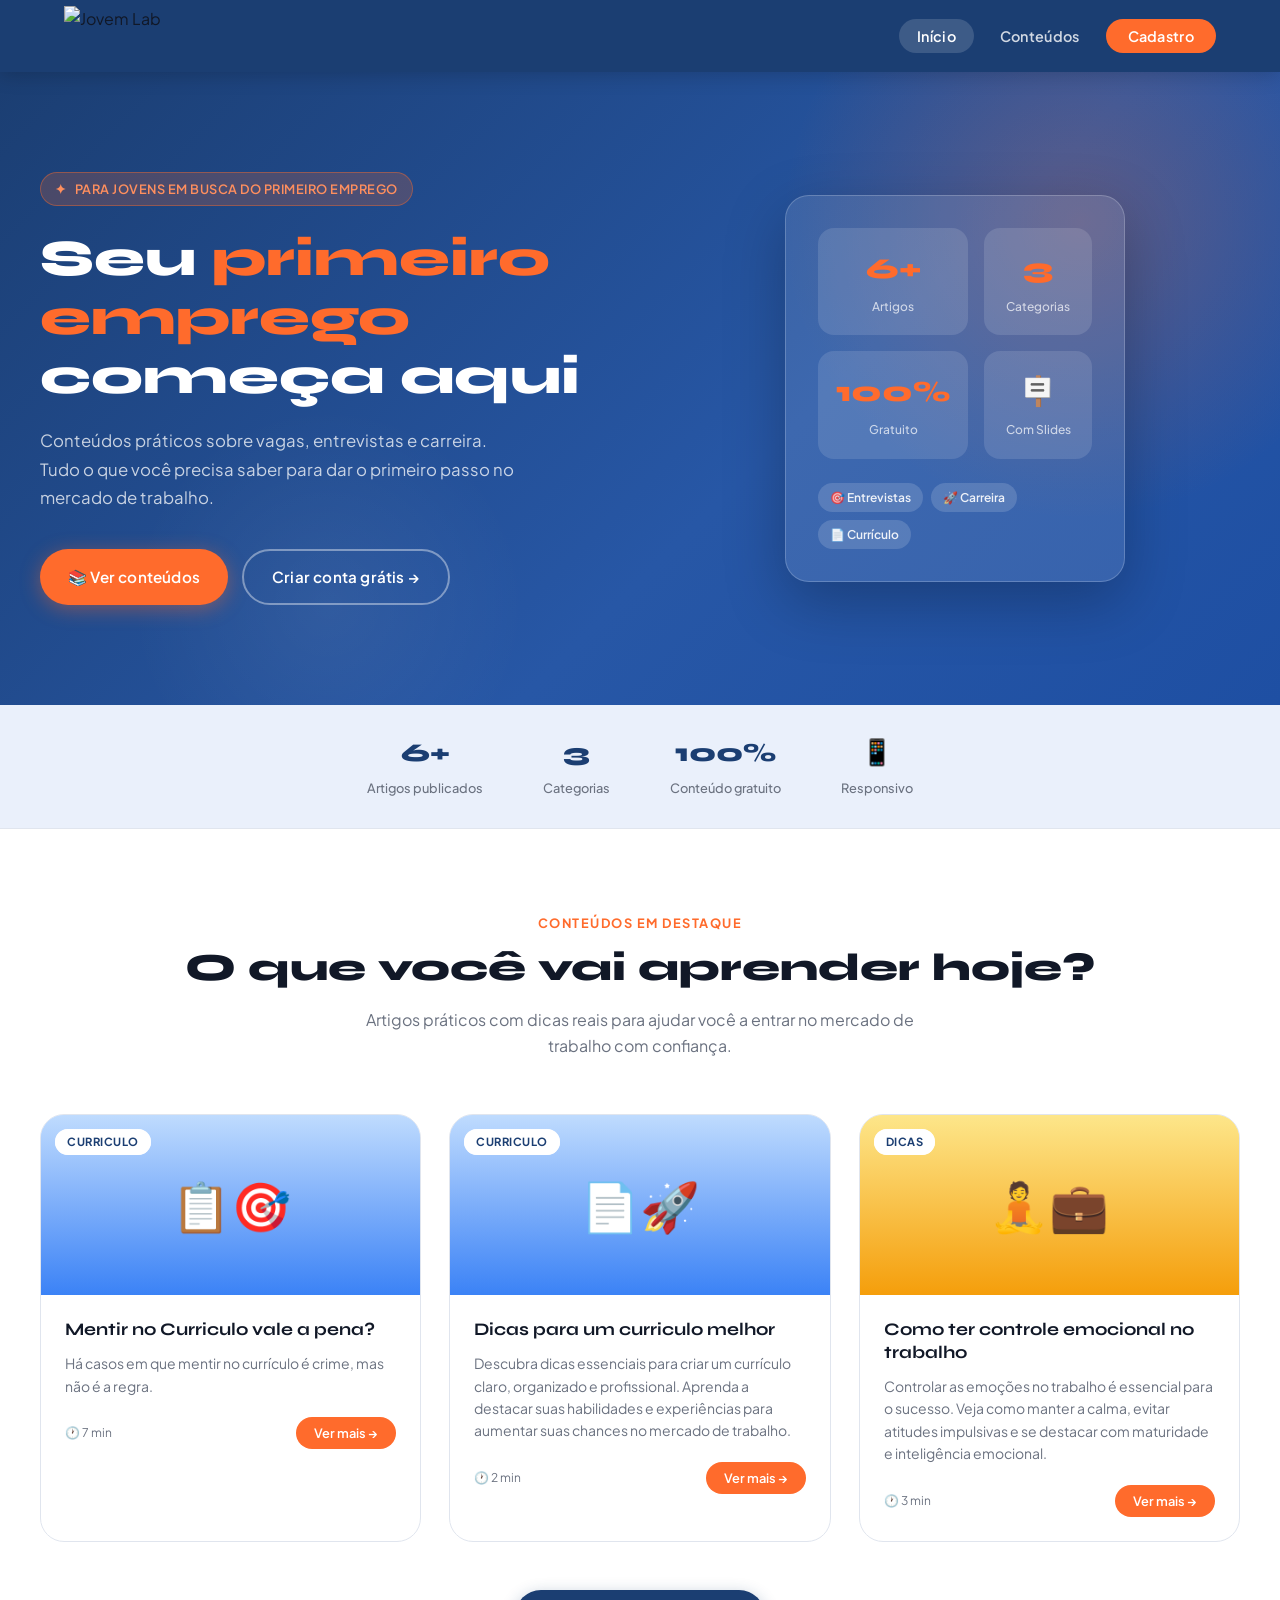
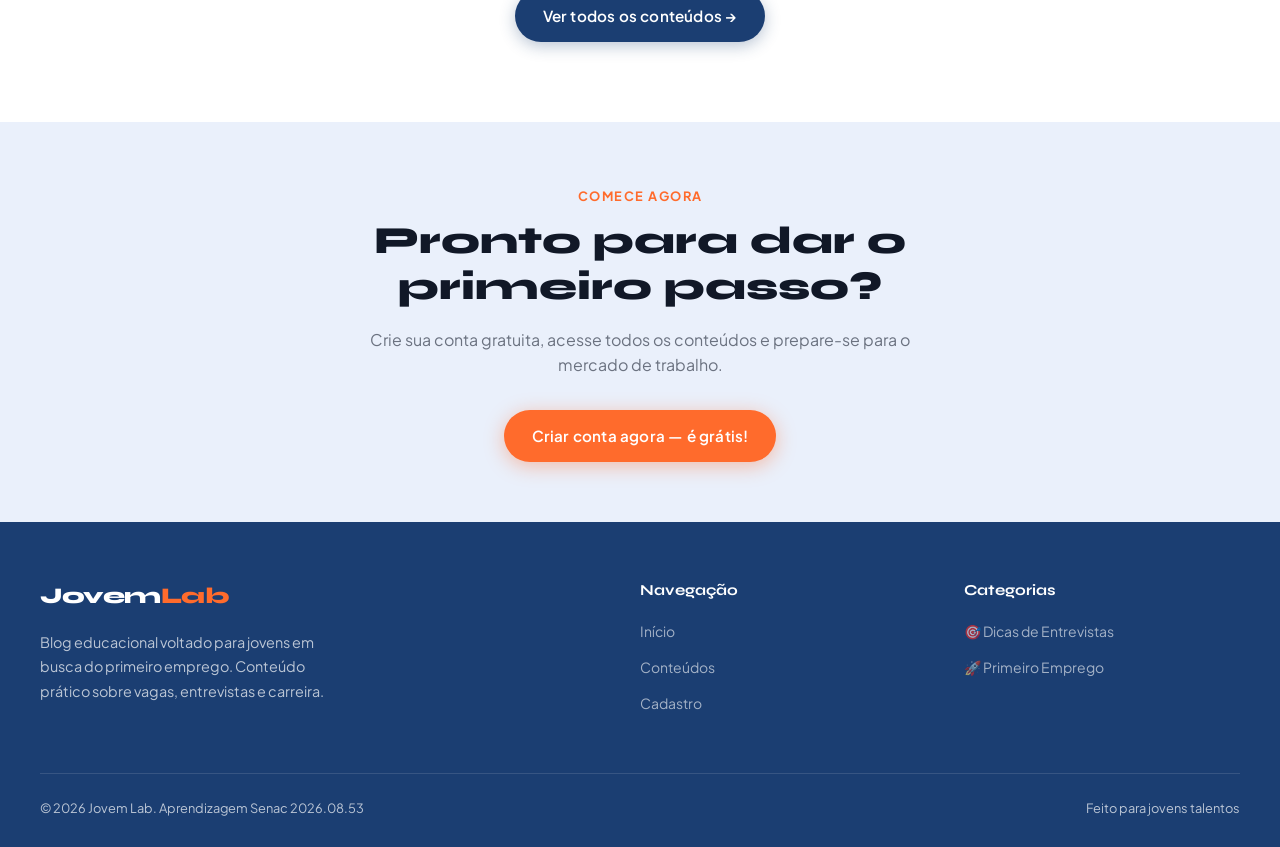
==== index.html @ b79b42ec "Arquitetura Atualizada" ====
<!DOCTYPE html>
<html lang="pt-BR">
<head>
  <meta charset="UTF-8" />
  <meta name="viewport" content="width=device-width, initial-scale=1.0" />
  <meta name="description" content="Jovem Lab — dicas de emprego, entrevistas e carreira para quem busca o primeiro trabalho." />
  <title>Jovem Lab — Seu Primeiro Emprego Começa Aqui</title>
  <link rel="stylesheet" href="css/style.css" />
</head>
<body>

  <!-- ========== HEADER ========== -->
  <header class="site-header" role="banner">
    <nav class="nav-container" aria-label="Navegação principal">
      <!-- Logo -->
      <a href="index.html" class="nav-logo" aria-label="Jovem Lab – página inicial">
        <img src="assets/images/LogoSitesf.png" alt="Jovem Lab" class="logo-img">
      </a>

      <!-- Links -->
      <ul class="nav-links" id="nav-links" role="list">
        <li><a href="index.html"     class="nav-link">Início</a></li>
        <li><a href="conteudos.html" class="nav-link">Conteúdos</a></li>
        <li><a href="cadastro.html"  class="nav-link nav-cta">Cadastro</a></li>
      </ul>

      <!-- Botão mobile -->
      <button class="nav-toggle" id="nav-toggle" aria-label="Abrir menu" aria-expanded="false">
        <span></span><span></span><span></span>
      </button>
    </nav>
  </header>

  <!-- ========== HERO ========== -->
  <section class="hero" aria-labelledby="hero-titulo">
    <div class="hero-inner">
      <div class="hero-texto">
        <div class="hero-badge animate-up delay-1">Para jovens em busca do primeiro emprego</div>
        <h1 class="hero-title animate-up delay-2" id="hero-titulo">
          Seu <span class="destaque">primeiro emprego</span><br>
          começa aqui
        </h1>
        <p class="hero-desc animate-up delay-3">
          Conteúdos práticos sobre vagas, entrevistas e carreira.
          Tudo o que você precisa saber para dar o primeiro passo no mercado de trabalho.
        </p>
        <div class="hero-actions animate-up delay-4">
          <a href="conteudos.html" class="btn btn-laranja">
            📚 Ver conteúdos
          </a>
          <a href="cadastro.html" class="btn btn-outline">
            Criar conta grátis →
          </a>
        </div>
      </div>

      <!-- Card visual decorativo -->
      <div class="hero-visual animate-up delay-5" aria-hidden="true">
        <div class="hero-card-preview">
          <div class="preview-stats">
            <div class="stat-box">
              <span class="stat-num">6+</span>
              <span class="stat-label">Artigos</span>
            </div>
            <div class="stat-box">
              <span class="stat-num">3</span>
              <span class="stat-label">Categorias</span>
            </div>
            <div class="stat-box">
              <span class="stat-num">100%</span>
              <span class="stat-label">Gratuito</span>
            </div>
            <div class="stat-box">
              <span class="stat-num">🪧</span>
              <span class="stat-label">Com Slides</span>
            </div>
          </div>
          <div class="preview-tags">
            <span class="tag">🎯 Entrevistas</span>
            <span class="tag">🚀 Carreira</span>
            <span class="tag">📄 Currículo</span>
          </div>
        </div>
      </div>
    </div>
  </section>

  <!-- ========== BARRA DE STATS ========== -->
  <div class="stats-bar" aria-label="Números do Jovem Lab">
    <div class="stats-bar-inner">
      <div class="stat-item">
        <span class="num">6+</span>
        <span class="lbl">Artigos publicados</span>
      </div>
      <div class="stat-item">
        <span class="num">3</span>
        <span class="lbl">Categorias</span>
      </div>
      <div class="stat-item">
        <span class="num">100%</span>
        <span class="lbl">Conteúdo gratuito</span>
      </div>
      <div class="stat-item">
        <span class="num">📱</span>
        <span class="lbl">Responsivo</span>
      </div>
    </div>
  </div>

  <!-- ========== SEÇÃO DE CARDS ========== -->
  <main>
    <section class="section" aria-labelledby="titulo-conteudos">
      <div class="section-inner">
        <header class="section-header">
          <span class="section-eyebrow">Conteúdos em destaque</span>
          <h2 class="section-title" id="titulo-conteudos">
            O que você vai aprender hoje?
          </h2>
          <p class="section-sub">
            Artigos práticos com dicas reais para ajudar você a entrar no mercado de trabalho com confiança.
          </p>
        </header>

        <!-- Cards gerados dinamicamente pelo cards.js -->
        <div class="cards-grid" id="cards-home" role="list" aria-label="Artigos em destaque">
          <!-- Skeleton loading enquanto JS carrega -->
          <div class="card" aria-hidden="true">
            <div class="card-thumb skeleton"></div>
            <div class="card-body">
              <div class="skeleton" style="height:20px;margin-bottom:10px;border-radius:4px;"></div>
              <div class="skeleton" style="height:14px;margin-bottom:6px;border-radius:4px;"></div>
              <div class="skeleton" style="height:14px;width:70%;border-radius:4px;"></div>
            </div>
          </div>
        </div>

        <div style="text-align:center; margin-top:48px;">
          <a href="conteudos.html" class="btn btn-azul">Ver todos os conteúdos →</a>
        </div>
      </div>
    </section>

    <!-- ========== SEÇÃO CTA ========== -->
    <section class="section" style="background:var(--azul-light); padding:60px 24px;" aria-labelledby="cta-titulo">
      <div class="section-inner" style="text-align:center; max-width:640px;">
        <span class="section-eyebrow">Comece agora</span>
        <h2 class="section-title" id="cta-titulo">
          Pronto para dar o<br>primeiro passo?
        </h2>
        <p class="section-sub" style="margin-bottom:32px;">
          Crie sua conta gratuita, acesse todos os conteúdos e prepare-se para o mercado de trabalho.
        </p>
        <a href="cadastro.html" class="btn btn-laranja">Criar conta agora — é grátis!</a>
      </div>
    </section>
  </main>

  <!-- ========== FOOTER ========== -->
  <footer class="site-footer" role="contentinfo">
    <div class="footer-inner">
      <div class="footer-top">
        <div class="footer-brand">
          <span class="logo-text">Jovem<span>Lab</span></span>
          <p>Blog educacional voltado para jovens em busca do primeiro emprego. Conteúdo prático sobre vagas, entrevistas e carreira.</p>
        </div>
        <div class="footer-col">
          <h4>Navegação</h4>
          <ul>
            <li><a href="index.html">Início</a></li>
            <li><a href="conteudos.html">Conteúdos</a></li>
            <li><a href="cadastro.html">Cadastro</a></li>
          </ul>
        </div>
        <div class="footer-col">
          <h4>Categorias</h4>
          <ul>
            <li><a href="conteudos.html">🎯 Dicas de Entrevistas</a></li>
            <li><a href="conteudos.html">🚀 Primeiro Emprego</a></li>
          </ul>
        </div>
      </div>
      <div class="footer-bottom">
        <span>© 2026 Jovem Lab. Aprendizagem Senac 2026.08.53</span>
        <span>Feito <span class="heart"></span> para jovens talentos</span>
      </div>
    </div>
  </footer>

  <!-- Botão rolar ao topo -->
  <button class="scroll-top" id="scroll-top" aria-label="Rolar ao topo">↑</button>

  <!-- Scripts — ordem importa: DB → Cards → Main -->
  <script src="js/storage.js"></script>
  <script src="js/cards.js"></script>
  <script src="js/main.js"></script>
</body>
</html>
---- css/style.css ----
/* ============================================
   JOVEM LAB - Folha de Estilos Principal
   Paleta: Laranja, Azul, Branco
   ============================================ */

/* --- Importação de Fontes --- */
@import url('https://fonts.googleapis.com/css2?family=Syne:wght@400;600;700;800&family=Plus+Jakarta+Sans:wght@300;400;500;600&display=swap');

/* --- Variáveis de Design --- */
:root {
  --laranja:        #FF6B2C;
  --laranja-light:  #FF8F5E;
  --laranja-dark:   #E05520;
  --azul:           #1B3E72;
  --azul-mid:       #2757A6;
  --azul-light:     #EAF0FB;
  --branco:         #FFFFFF;
  --cinza-bg:       #F5F7FA;
  --cinza-text:     #6B7280;
  --cinza-border:   #E0E5EE;
  --preto:          #111827;

  --fonte-titulo:   'Syne', sans-serif;
  --fonte-corpo:    'Plus Jakarta Sans', sans-serif;

  --radius-sm:  8px;
  --radius-md:  16px;
  --radius-lg:  24px;
  --radius-xl:  40px;

  --shadow-sm:  0 2px 8px rgba(27,62,114,.08);
  --shadow-md:  0 8px 32px rgba(27,62,114,.12);
  --shadow-lg:  0 20px 60px rgba(27,62,114,.18);

  --transition: all .3s cubic-bezier(.4,0,.2,1);
}

/* --- Reset & Base --- */
*, *::before, *::after { box-sizing: border-box; margin: 0; padding: 0; }

html { scroll-behavior: smooth; font-size: 16px; }

body {
  font-family: var(--fonte-corpo);
  background: var(--branco);
  color: var(--preto);
  line-height: 1.6;
  min-height: 100vh;
  display: flex;
  flex-direction: column;
}

a { text-decoration: none; color: inherit; }
ul { list-style: none; }
img { max-width: 100%; display: block; }
button { cursor: pointer; border: none; background: none; font-family: inherit; }

/* ============================================
   HEADER / NAVEGAÇÃO
   ============================================ */
.site-header {
  background: var(--azul);
  position: sticky;
  top: 0;
  z-index: 100;
  box-shadow: 0 2px 20px rgba(0,0,0,.2);
}

.nav-container {
  max-width: 1200px;
  margin: 0 auto;
  padding: 0 24px;
  display: flex;
  align-items: center;
  justify-content: space-between;
  height: 72px;
}

/* Logo */
.nav-logo {
  display: flex;
  align-items: center;
  gap: 10px;
}

.logo-img {
  height: 60px;
  width: auto;
  display: block;
}

.logo-text {
  font-family: var(--fonte-titulo);
  font-size: 1.5rem;
  font-weight: 800;
  color: var(--branco);
  letter-spacing: -0.5px;
}

.logo-text span { color: var(--laranja); }

/* Links de Navegação */
.nav-links {
  display: flex;
  align-items: center;
  gap: 8px;
}

.nav-link {
  font-family: var(--fonte-corpo);
  font-weight: 600;
  font-size: .9rem;
  color: rgba(255,255,255,.8);
  padding: 8px 18px;
  border-radius: 50px;
  transition: var(--transition);
  letter-spacing: .3px;
}

.nav-link:hover,
.nav-link.ativo {
  color: var(--branco);
  background: rgba(255,255,255,.15);
}

.nav-link.nav-cta {
  background: var(--laranja);
  color: var(--branco);
  padding: 8px 22px;
}

.nav-link.nav-cta:hover { background: var(--laranja-dark); }

/* Hamburguer Mobile */
.nav-toggle {
  display: none;
  flex-direction: column;
  gap: 5px;
  padding: 8px;
}

.nav-toggle span {
  display: block;
  width: 24px; height: 2px;
  background: var(--branco);
  border-radius: 2px;
  transition: var(--transition);
}

/* ============================================
   HERO / BANNER
   ============================================ */
.hero {
  background: linear-gradient(135deg, var(--azul) 0%, var(--azul-mid) 60%, #1e4fa3 100%);
  padding: 100px 24px;
  position: relative;
  overflow: hidden;
}

.hero::before {
  content: '';
  position: absolute;
  width: 600px; height: 600px;
  background: radial-gradient(circle, rgba(255,107,44,.25) 0%, transparent 70%);
  top: -150px; right: -100px;
  pointer-events: none;
}

.hero::after {
  content: '';
  position: absolute;
  width: 400px; height: 400px;
  background: radial-gradient(circle, rgba(255,255,255,.06) 0%, transparent 70%);
  bottom: -100px; left: 10%;
  pointer-events: none;
}

.hero-inner {
  max-width: 1200px;
  margin: 0 auto;
  display: grid;
  grid-template-columns: 1fr 1fr;
  gap: 60px;
  align-items: center;
  position: relative;
  z-index: 1;
}

.hero-badge {
  display: inline-flex;
  align-items: center;
  gap: 8px;
  background: rgba(255,107,44,.2);
  border: 1px solid rgba(255,107,44,.4);
  color: var(--laranja-light);
  font-size: .8rem;
  font-weight: 600;
  padding: 6px 14px;
  border-radius: 50px;
  margin-bottom: 24px;
  letter-spacing: .5px;
  text-transform: uppercase;
}

.hero-badge::before { content: '✦'; }

.hero-title {
  font-family: var(--fonte-titulo);
  font-size: clamp(2rem, 4vw, 3.2rem);
  font-weight: 800;
  color: var(--branco);
  line-height: 1.15;
  margin-bottom: 20px;
}

.hero-title .destaque {
  color: var(--laranja);
  position: relative;
}

.hero-desc {
  font-size: 1.05rem;
  color: rgba(255,255,255,.75);
  line-height: 1.7;
  margin-bottom: 36px;
  max-width: 480px;
}

.hero-actions {
  display: flex;
  gap: 14px;
  flex-wrap: wrap;
}

/* Botões */
.btn {
  display: inline-flex;
  align-items: center;
  gap: 8px;
  padding: 14px 28px;
  border-radius: 50px;
  font-weight: 600;
  font-size: .95rem;
  transition: var(--transition);
  letter-spacing: .2px;
}

.btn-laranja {
  background: var(--laranja);
  color: var(--branco);
  box-shadow: 0 4px 20px rgba(255,107,44,.4);
}

.btn-laranja:hover {
  background: var(--laranja-dark);
  transform: translateY(-2px);
  box-shadow: 0 8px 28px rgba(255,107,44,.5);
}

.btn-outline {
  background: transparent;
  color: var(--branco);
  border: 2px solid rgba(255,255,255,.4);
}

.btn-outline:hover {
  border-color: var(--branco);
  background: rgba(255,255,255,.1);
  transform: translateY(-2px);
}

.btn-azul {
  background: var(--azul);
  color: var(--branco);
  box-shadow: 0 4px 16px rgba(27,62,114,.3);
}

.btn-azul:hover {
  background: var(--azul-mid);
  transform: translateY(-2px);
}

/* Ilustração Hero */
.hero-visual {
  display: flex;
  justify-content: center;
  align-items: center;
}

.hero-card-preview {
  background: rgba(255,255,255,.1);
  backdrop-filter: blur(20px);
  border: 1px solid rgba(255,255,255,.2);
  border-radius: var(--radius-lg);
  padding: 32px;
  width: 340px;
  box-shadow: 0 20px 60px rgba(0,0,0,.25);
}

.preview-stats {
  display: grid;
  grid-template-columns: 1fr 1fr;
  gap: 16px;
  margin-bottom: 24px;
}

.stat-box {
  background: rgba(255,255,255,.12);
  border-radius: var(--radius-md);
  padding: 18px;
  text-align: center;
}

.stat-num {
  font-family: var(--fonte-titulo);
  font-size: 1.8rem;
  font-weight: 800;
  color: var(--laranja);
  display: block;
}

.stat-label {
  font-size: .75rem;
  color: rgba(255,255,255,.7);
  font-weight: 500;
}

.preview-tags {
  display: flex;
  flex-wrap: wrap;
  gap: 8px;
}

.tag {
  background: rgba(255,255,255,.15);
  color: rgba(255,255,255,.9);
  font-size: .75rem;
  font-weight: 600;
  padding: 5px 12px;
  border-radius: 50px;
}

/* Stats Bar */
.stats-bar {
  background: var(--azul-light);
  padding: 28px 24px;
  border-bottom: 1px solid var(--cinza-border);
}

.stats-bar-inner {
  max-width: 1200px;
  margin: 0 auto;
  display: flex;
  justify-content: center;
  gap: 60px;
}

.stat-item {
  text-align: center;
}

.stat-item .num {
  font-family: var(--fonte-titulo);
  font-size: 1.6rem;
  font-weight: 800;
  color: var(--azul);
  display: block;
}

.stat-item .lbl {
  font-size: .8rem;
  color: var(--cinza-text);
  font-weight: 500;
}

/* ============================================
   SEÇÕES GERAIS
   ============================================ */
.section {
  padding: 80px 24px;
}

.section-inner {
  max-width: 1200px;
  margin: 0 auto;
}

.section-header {
  text-align: center;
  margin-bottom: 56px;
}

.section-eyebrow {
  display: inline-block;
  font-size: .8rem;
  font-weight: 700;
  color: var(--laranja);
  text-transform: uppercase;
  letter-spacing: 1.5px;
  margin-bottom: 12px;
}

.section-title {
  font-family: var(--fonte-titulo);
  font-size: clamp(1.6rem, 3vw, 2.4rem);
  font-weight: 800;
  color: var(--preto);
  line-height: 1.2;
  margin-bottom: 16px;
}

.section-sub {
  font-size: 1rem;
  color: var(--cinza-text);
  max-width: 560px;
  margin: 0 auto;
}

/* ============================================
   CARDS DE CONTEÚDO
   ============================================ */
.cards-grid {
  display: grid;
  grid-template-columns: repeat(auto-fill, minmax(320px, 1fr));
  gap: 28px;
}

.card {
  background: var(--branco);
  border: 1px solid var(--cinza-border);
  border-radius: var(--radius-lg);
  overflow: hidden;
  transition: var(--transition);
  cursor: pointer;
  position: relative;
}

.card:hover {
  transform: translateY(-6px);
  box-shadow: var(--shadow-lg);
  border-color: transparent;
}

.card-thumb {
  height: 180px;
  overflow: hidden;
  position: relative;
}
.cat-rosa .card-thumb {
  background: linear-gradient(180deg, #fbcfe8, #f9a8d4);
}
.cat-dicas .card-thumb {
  background: linear-gradient(180deg, #fde68a, #f59e0b);
}

.cat-curriculo .card-thumb {
  background: linear-gradient(180deg, #bfdbfe, #3b82f6);
}

.cat-entrevista .card-thumb {
  background: linear-gradient(180deg, #fbcfe8, #ec4899);
}
.cat-primeiro-emprego .card-thumb {
  background: linear-gradient(135deg, #bbf7d0, #60a5fa);
}w
.card-thumb img {
  width: 100%; height: 100%;
  object-fit: cover;
  transition: transform .5s ease;
}

.card:hover .card-thumb img { transform: scale(1.06); }

.card-thumb-placeholder {
  width: 100%; height: 100%;
  display: flex; align-items: center; justify-content: center;
  font-size: 3rem;
}

.card-category-badge {
  position: absolute;
  top: 14px; left: 14px;
  background: rgba(255,255,255,.95);
  color: var(--azul);
  font-size: .7rem;
  font-weight: 700;
  padding: 4px 12px;
  border-radius: 50px;
  letter-spacing: .5px;
  text-transform: uppercase;
}

.card-body {
  padding: 24px;
}

.card-title {
  font-family: var(--fonte-titulo);
  font-size: 1.1rem;
  font-weight: 700;
  color: var(--preto);
  margin-bottom: 10px;
  line-height: 1.3;
}

.card-desc {
  font-size: .875rem;
  color: var(--cinza-text);
  line-height: 1.6;
  margin-bottom: 20px;
}

.card-footer {
  display: flex;
  align-items: center;
  justify-content: space-between;
}

.card-meta {
  font-size: .75rem;
  color: var(--cinza-text);
  display: flex;
  align-items: center;
  gap: 6px;
}

.card-btn {
  display: inline-flex;
  align-items: center;
  gap: 6px;
  background: var(--laranja);
  color: var(--branco);
  font-size: .8rem;
  font-weight: 600;
  padding: 8px 18px;
  border-radius: 50px;
  transition: var(--transition);
}


.card-btn:hover { background: var(--laranja-dark); }

/* Categorias destacadas */
.cat-laranja .card-thumb-placeholder { background: linear-gradient(135deg, #FF6B2C22, #FF6B2C44); }
.cat-azul    .card-thumb-placeholder { background: linear-gradient(135deg, #1B3E7222, #2757A644); }
.cat-verde   .card-thumb-placeholder { background: linear-gradient(135deg, #10B98122, #06D6A044); }

/* ============================================
   FILTROS DE CATEGORIA
   ============================================ */
.filtros {
  display: flex;
  flex-wrap: wrap;
  gap: 10px;
  margin-bottom: 40px;
}

.filtro-btn {
  padding: 8px 20px;
  border-radius: 50px;
  border: 2px solid var(--cinza-border);
  background: var(--branco);
  color: var(--cinza-text);
  font-size: .85rem;
  font-weight: 600;
  transition: var(--transition);
}

.filtro-btn:hover,
.filtro-btn.ativo {
  border-color: var(--laranja);
  background: var(--laranja);
  color: var(--branco);
}

/* ============================================
   PÁGINA DE DETALHES DO CONTEÚDO
   ============================================ */
.detalhe-hero {
  background: linear-gradient(135deg, var(--azul) 0%, var(--azul-mid) 100%);
  padding: 60px 24px;
}

.detalhe-inner {
  max-width: 860px;
  margin: 0 auto;
}

.detalhe-breadcrumb {
  display: flex;
  align-items: center;
  gap: 8px;
  font-size: .8rem;
  color: rgba(255,255,255,.6);
  margin-bottom: 20px;
}

.detalhe-breadcrumb a { color: rgba(255,255,255,.8); }
.detalhe-breadcrumb a:hover { color: var(--branco); }

.detalhe-categoria {
  display: inline-block;
  background: rgba(255,107,44,.25);
  color: var(--laranja-light);
  font-size: .75rem;
  font-weight: 700;
  padding: 4px 14px;
  border-radius: 50px;
  text-transform: uppercase;
  letter-spacing: .8px;
  margin-bottom: 16px;
}

.detalhe-titulo {
  font-family: var(--fonte-titulo);
  font-size: clamp(1.6rem, 3.5vw, 2.6rem);
  font-weight: 800;
  color: var(--branco);
  line-height: 1.2;
  margin-bottom: 16px;
}

.detalhe-meta {
  display: flex;
  gap: 20px;
  flex-wrap: wrap;
  font-size: .85rem;
  color: rgba(255,255,255,.65);
}

/* Conteúdo do artigo */
.detalhe-content {
  padding: 60px 24px;
  background: var(--branco);
}

.detalhe-article {
  max-width: 860px;
  margin: 0 auto;
}

.detalhe-article p {
  font-size: 1.05rem;
  color: #374151;
  line-height: 1.8;
  margin-bottom: 24px;
}

.detalhe-article h2 {
  font-family: var(--fonte-titulo);
  font-size: 1.5rem;
  font-weight: 700;
  color: var(--azul);
  margin: 40px 0 16px;
}

.detalhe-article h3 {
  font-family: var(--fonte-titulo);
  font-size: 1.2rem;
  font-weight: 700;
  color: var(--preto);
  margin: 28px 0 12px;
}

.detalhe-article ul {
  list-style: disc;
  padding-left: 24px;
  margin-bottom: 24px;
}

.detalhe-article ul li {
  font-size: 1rem;
  color: #374151;
  line-height: 1.7;
  margin-bottom: 8px;
}

.detalhe-article .destaque-box {
  background: var(--azul-light);
  border-left: 4px solid var(--laranja);
  border-radius: 0 var(--radius-md) var(--radius-md) 0;
  padding: 20px 24px;
  margin: 28px 0;
}

.detalhe-article .destaque-box p { margin: 0; color: var(--azul); font-weight: 500; }

/* Vídeo Embed */
.video-wrapper {
  position: relative;
  padding-bottom: 56.25%;
  height: 0;
  overflow: hidden;
  border-radius: var(--radius-md);
  margin: 32px 0;
  box-shadow: var(--shadow-md);
}

.video-wrapper iframe {
  position: absolute;
  top: 0; left: 0;
  width: 100%; height: 100%;
  border: none;
  border-radius: var(--radius-md);
}

/* Imagem do artigo */
.artigo-imagem {
  width: 100%;
  border-radius: var(--radius-md);
  margin: 28px 0;
  box-shadow: var(--shadow-sm);
}

/* ============================================
   FORMULÁRIO DE CADASTRO
   ============================================ */
.cadastro-section {
  background: var(--cinza-bg);
  padding: 80px 24px;
  flex: 1;
}

.cadastro-box {
  max-width: 480px;
  margin: 0 auto;
  background: var(--branco);
  border-radius: var(--radius-xl);
  padding: 48px 40px;
  box-shadow: var(--shadow-lg);
  border: 1px solid var(--cinza-border);
}

.cadastro-icon {
  width: 64px; height: 64px;
  background: var(--azul-light);
  border-radius: var(--radius-md);
  display: flex; align-items: center; justify-content: center;
  font-size: 28px;
  margin: 0 auto 24px;
}

.cadastro-box h1 {
  font-family: var(--fonte-titulo);
  font-size: 1.8rem;
  font-weight: 800;
  color: var(--preto);
  text-align: center;
  margin-bottom: 8px;
}

.cadastro-box .sub {
  text-align: center;
  color: var(--cinza-text);
  font-size: .9rem;
  margin-bottom: 36px;
}

.form-group {
  margin-bottom: 20px;
}

.form-label {
  display: block;
  font-size: .85rem;
  font-weight: 600;
  color: var(--preto);
  margin-bottom: 8px;
}

.form-input {
  width: 100%;
  padding: 13px 16px;
  border: 2px solid var(--cinza-border);
  border-radius: var(--radius-md);
  font-family: var(--fonte-corpo);
  font-size: .95rem;
  color: var(--preto);
  background: var(--branco);
  transition: var(--transition);
  outline: none;
}

.form-input:focus {
  border-color: var(--azul-mid);
  box-shadow: 0 0 0 4px rgba(39,87,166,.1);
}

.form-input.error { border-color: #EF4444; }

.form-error {
  font-size: .78rem;
  color: #EF4444;
  margin-top: 6px;
  display: none;
}

.form-error.visible { display: block; }

.btn-form {
  width: 100%;
  padding: 15px;
  background: var(--laranja);
  color: var(--branco);
  border-radius: var(--radius-md);
  font-size: 1rem;
  font-weight: 700;
  font-family: var(--fonte-corpo);
  transition: var(--transition);
  margin-top: 8px;
}

.btn-form:hover {
  background: var(--laranja-dark);
  transform: translateY(-2px);
  box-shadow: 0 6px 20px rgba(255,107,44,.4);
}

.form-footer {
  text-align: center;
  margin-top: 24px;
  font-size: .85rem;
  color: var(--cinza-text);
}

.form-footer a { color: var(--azul-mid); font-weight: 600; }

/* Alerta de sucesso/erro */
.alert {
  display: none;
  padding: 14px 18px;
  border-radius: var(--radius-md);
  font-size: .9rem;
  font-weight: 500;
  margin-bottom: 20px;
}

.alert.sucesso {
  background: #D1FAE5;
  color: #065F46;
  border: 1px solid #6EE7B7;
  display: flex;
  align-items: center;
  gap: 8px;
}

.alert.erro {
  background: #FEE2E2;
  color: #991B1B;
  border: 1px solid #FCA5A5;
  display: flex;
  align-items: center;
  gap: 8px;
}

/* Lista de usuários cadastrados */
.usuarios-lista {
  margin-top: 40px;
  padding-top: 40px;
  border-top: 1px solid var(--cinza-border);
}

.usuarios-lista h3 {
  font-family: var(--fonte-titulo);
  font-size: 1rem;
  font-weight: 700;
  color: var(--azul);
  margin-bottom: 16px;
}

.usuario-item {
  display: flex;
  align-items: center;
  gap: 12px;
  padding: 10px 0;
  border-bottom: 1px solid var(--cinza-border);
  font-size: .85rem;
  color: var(--cinza-text);
}

.usuario-avatar {
  width: 32px; height: 32px;
  background: var(--azul-light);
  border-radius: 50%;
  display: flex; align-items: center; justify-content: center;
  font-size: .85rem;
  color: var(--azul);
  font-weight: 700;
  flex-shrink: 0;
}

/* ============================================
   FOOTER
   ============================================ */
.site-footer {
  background: var(--azul);
  color: rgba(255,255,255,.7);
  padding: 56px 24px 28px;
  margin-top: auto;
}

.footer-inner {
  max-width: 1200px;
  margin: 0 auto;
}

.footer-top {
  display: grid;
  grid-template-columns: 2fr 1fr 1fr;
  gap: 48px;
  margin-bottom: 48px;
}

.footer-brand .logo-text {
  font-size: 1.4rem;
  margin-bottom: 16px;
  display: block;
}

.footer-brand p {
  font-size: .9rem;
  line-height: 1.7;
  max-width: 300px;
}

.footer-col h4 {
  font-family: var(--fonte-titulo);
  font-weight: 700;
  color: var(--branco);
  font-size: .95rem;
  margin-bottom: 16px;
}

.footer-col ul li { margin-bottom: 10px; }
.footer-col ul li a {
  font-size: .875rem;
  color: rgba(255,255,255,.6);
  transition: var(--transition);
}
.footer-col ul li a:hover { color: var(--laranja); }

.footer-bottom {
  border-top: 1px solid rgba(255,255,255,.12);
  padding-top: 24px;
  display: flex;
  justify-content: space-between;
  align-items: center;
  font-size: .8rem;
}

.footer-bottom .heart { color: var(--laranja); }

/* ============================================
   PÁGINA DE CONTEÚDOS
   ============================================ */
.conteudos-hero {
  background: linear-gradient(135deg, var(--azul) 0%, var(--azul-mid) 100%);
  padding: 60px 24px;
  text-align: center;
}

.conteudos-hero h1 {
  font-family: var(--fonte-titulo);
  font-size: clamp(1.8rem, 3.5vw, 2.8rem);
  font-weight: 800;
  color: var(--branco);
  margin-bottom: 14px;
}

.conteudos-hero p {
  color: rgba(255,255,255,.7);
  font-size: 1.05rem;
  max-width: 520px;
  margin: 0 auto;
}

/* Barra de busca */
.search-bar-wrap {
  max-width: 1200px;
  margin: 0 auto;
  padding: 0 24px;
  position: relative;
  top: -28px;
}

.search-bar {
  background: var(--branco);
  border-radius: var(--radius-xl);
  padding: 6px 6px 6px 24px;
  display: flex;
  align-items: center;
  gap: 12px;
  box-shadow: var(--shadow-lg);
}

.search-bar input {
  flex: 1;
  border: none;
  outline: none;
  font-family: var(--fonte-corpo);
  font-size: .95rem;
  color: var(--preto);
  background: transparent;
}

.search-bar button {
  background: var(--laranja);
  color: var(--branco);
  padding: 12px 24px;
  border-radius: 50px;
  font-weight: 600;
  font-size: .875rem;
  transition: var(--transition);
}

.search-bar button:hover { background: var(--laranja-dark); }

/* Empty state */
.empty-state {
  text-align: center;
  padding: 60px 20px;
  color: var(--cinza-text);
}
.empty-state .emoji { font-size: 3rem; margin-bottom: 16px; }
.empty-state h3 {
  font-family: var(--fonte-titulo);
  font-size: 1.2rem;
  font-weight: 700;
  color: var(--preto);
  margin-bottom: 8px;
}

/* ============================================
   RESPONSIVIDADE
   ============================================ */
@media (max-width: 900px) {
  .hero-inner { grid-template-columns: 1fr; gap: 48px; }
  .hero-visual { order: -1; }
  .hero-card-preview { width: 100%; max-width: 380px; }
  .footer-top { grid-template-columns: 1fr 1fr; }
  .footer-brand { grid-column: 1 / -1; }
  .stats-bar-inner { gap: 32px; flex-wrap: wrap; }
}

@media (max-width: 640px) {
  .nav-links { display: none; }
  .nav-toggle { display: flex; }
  .nav-links.open {
    display: flex;
    flex-direction: column;
    position: fixed;
    top: 72px; left: 0; right: 0;
    background: var(--azul);
    padding: 20px;
    box-shadow: var(--shadow-lg);
    gap: 4px;
  }
  .nav-link { width: 100%; border-radius: var(--radius-md); }
  .hero { padding: 60px 20px; }
  .hero-title { font-size: 1.8rem; }
  .hero-actions { flex-direction: column; }
  .btn { width: 100%; justify-content: center; }
  .cards-grid { grid-template-columns: 1fr; }
  .footer-top { grid-template-columns: 1fr; gap: 32px; }
  .footer-bottom { flex-direction: column; gap: 12px; text-align: center; }
  .cadastro-box { padding: 32px 24px; border-radius: var(--radius-lg); }
  .stats-bar-inner { gap: 20px; }
  .section { padding: 56px 20px; }
}

/* ============================================
   ANIMAÇÕES DE ENTRADA
   ============================================ */
@keyframes fadeUp {
  from { opacity: 0; transform: translateY(24px); }
  to   { opacity: 1; transform: translateY(0); }
}

@keyframes fadeIn {
  from { opacity: 0; }
  to   { opacity: 1; }
}

.animate-up  { animation: fadeUp .6s ease forwards; }
.animate-in  { animation: fadeIn .4s ease forwards; }
.delay-1 { animation-delay: .1s; }
.delay-2 { animation-delay: .2s; }
.delay-3 { animation-delay: .3s; }
.delay-4 { animation-delay: .4s; }
.delay-5 { animation-delay: .5s; }

/* Loading skeleton */
.skeleton {
  background: linear-gradient(90deg, #f0f0f0 25%, #e0e0e0 50%, #f0f0f0 75%);
  background-size: 200% 100%;
  animation: shimmer 1.5s infinite;
  border-radius: var(--radius-sm);
}

@keyframes shimmer {
  0% { background-position: 200% 0; }
  100% { background-position: -200% 0; }
}

/* Scroll para topo */
.scroll-top {
  position: fixed;
  bottom: 28px; right: 28px;
  width: 44px; height: 44px;
  background: var(--laranja);
  color: var(--branco);
  border-radius: 50%;
  display: flex; align-items: center; justify-content: center;
  font-size: 1.1rem;
  box-shadow: 0 4px 16px rgba(255,107,44,.4);
  transition: var(--transition);
  opacity: 0;
  pointer-events: none;
  z-index: 99;
}

.scroll-top.visivel {
  opacity: 1;
  pointer-events: all;
}

.scroll-top:hover { transform: translateY(-3px); background: var(--laranja-dark); }

.detalhe-content img {
  width: 100%;
  max-width: 700px;
  display: block;
  margin: 20px auto;
  border-radius: 10px;
}
.slides-kalebe {
  max-width: 900px;
  margin: 30px auto;
}

.slides-kalebe div {
  overflow: hidden; /* evita a imagem "vazar" */
  border-radius: 12px;
}

.slides-kalebe img {
  width: 100%;
  transition: transform 0.3s ease;
}

/* AQUI ESTÁ O SCALE 🔥 */
.slides-kalebe img:hover {
  transform: scale(0.9);
}
.slides-kalebe img:hover {
  transform: scale(0.9);
  filter: brightness(0.9);
}
.slide-lucas {
  max-width: 900px;
  margin: 30px auto;
  overflow: hidden;
  border-radius: 12px;
}

.slide-lucas img {
  width: 100%;
  transition: transform 0.3s ease;
}

/* efeito ao passar o mouse */
.slide-lucas img:hover {
  transform: scale(0.9);
}
.slide-arnold {
  max-width: 900px;
  margin: 30px auto;
  overflow: hidden;
  border-radius: 12px;
}

.slide-arnold img {
  width: 100%;
  transition: transform 0.3s ease;
}

/* efeito ao passar o mouse */
.slide-arnold img:hover {
  transform: scale(0.9);
}
.slide-vivian {
  max-width: 900px;
  margin: 30px auto;
  overflow: hidden;
  border-radius: 12px;
}

.slide-vivian img {
  width: 100%;
  transition: transform 0.3s ease;
}

/* efeito ao passar o mouse */
.slide-vivian img:hover {
  transform: scale(0.9);
}
.slide-vinicius {
  max-width: 900px;
  margin: 30px auto;
  overflow: hidden;
  border-radius: 12px;
}

.slide-vinicius img {
  width: 100%;
  transition: transform 0.3s ease;
}

/* efeito ao passar o mouse */
.slide-vinicius img:hover {
  transform: scale(0.9);
}
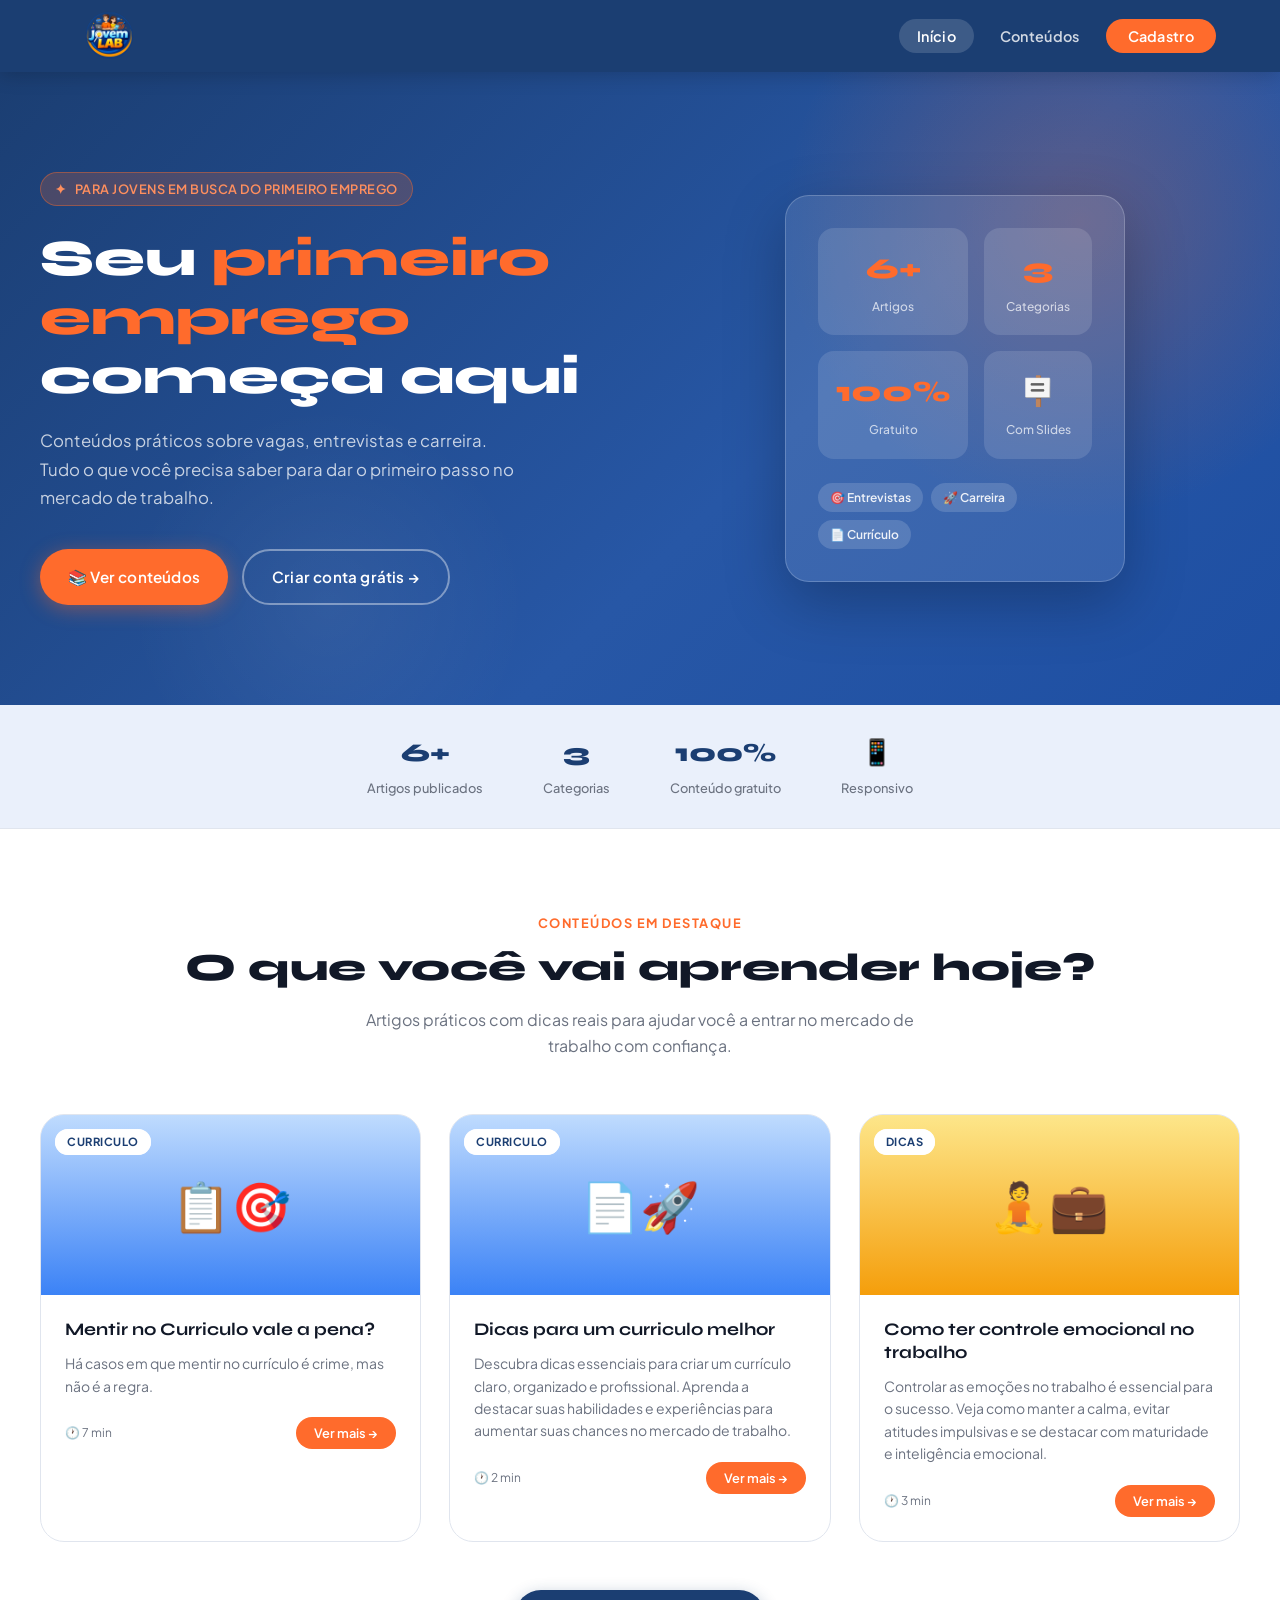
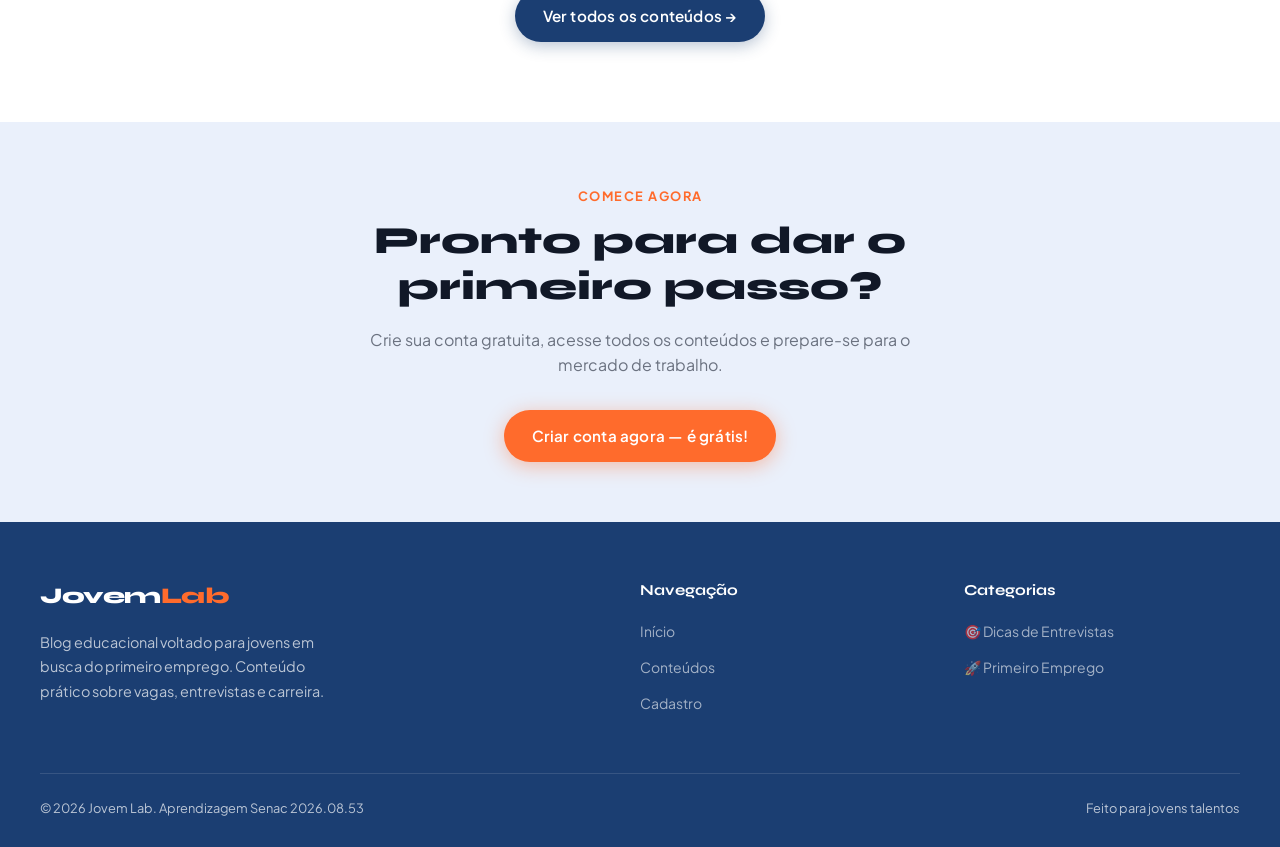
==== commit cf98d3b4: "Finalizada" ====
--- a/index.html
+++ b/index.html
@@ -14,7 +14,7 @@
     <nav class="nav-container" aria-label="Navegação principal">
       <!-- Logo -->
       <a href="index.html" class="nav-logo" aria-label="Jovem Lab – página inicial">
-        <img src="assets/images/LogoSitesf.png" alt="Jovem Lab" class="logo-img">
+        <img src="jovem-lab/assets/images/LogoSitesf.png" alt="Jovem Lab" class="logo-img">
       </a>
 
       <!-- Links -->
